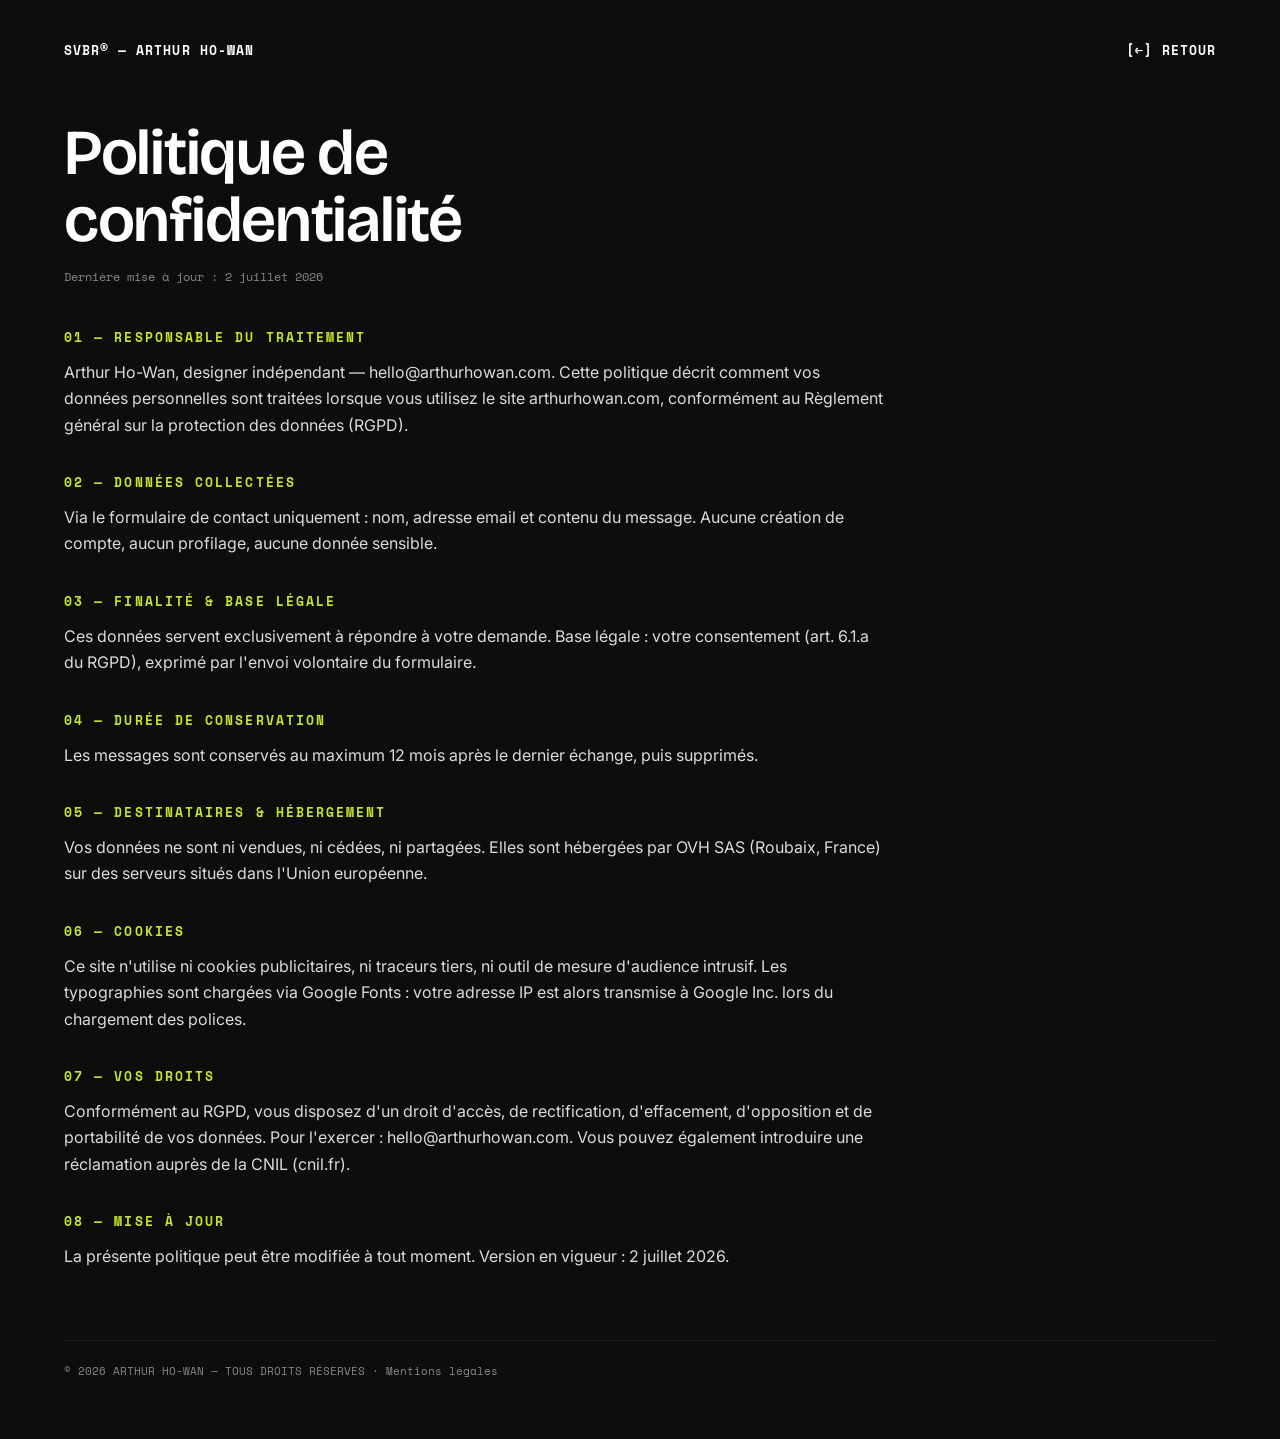
==== confidentialite.html @ cb79b3fa "Portfolio SVBR : intégration des projets 2GZR et YOKAI - Visuels optimisés pour le web dans images/u" ====
<!DOCTYPE html>
<html lang="fr">
<head>
  <meta charset="UTF-8" />
  <meta name="viewport" content="width=device-width, initial-scale=1.0" />
  <title>Politique de confidentialité — Arthur Ho-Wan · SVBR®</title>
  <meta name="robots" content="noindex" />
  <link rel="preconnect" href="https://fonts.googleapis.com" />
  <link rel="preconnect" href="https://fonts.gstatic.com" crossorigin />
  <link href="https://fonts.googleapis.com/css2?family=Bricolage+Grotesque:wght@600&family=Inter:wght@400&family=Space+Mono:wght@400;700&display=swap" rel="stylesheet" />
  <style>
    * { margin:0; padding:0; box-sizing:border-box; }
    body { background:#0E0D0B; color:#fff; font-family:Inter,sans-serif; padding:40px clamp(20px,5vw,72px) 60px; }
    .mono { font-family:"Space Mono",monospace; font-size:13px; font-weight:700; letter-spacing:.08em; }
    .top { display:flex; justify-content:space-between; margin-bottom:60px; }
    a { color:inherit; text-decoration:none; }
    a:hover { color:#C4E72E; }
    h1 { font-family:"Bricolage Grotesque",sans-serif; font-weight:600; font-size:clamp(34px,5.4vw,64px); letter-spacing:-.02em; line-height:1.04; margin-bottom:14px; }
    .upd { font-family:"Space Mono",monospace; font-size:12px; opacity:.5; margin-bottom:40px; }
    h2 { font-family:"Space Mono",monospace; font-size:13px; font-weight:700; letter-spacing:.16em; color:#C4E72E; margin:34px 0 12px; }
    p { max-width:820px; font-size:16px; line-height:1.65; opacity:.85; }
    footer { margin-top:70px; padding-top:22px; border-top:1px solid rgba(255,255,255,.14); font-family:"Space Mono",monospace; font-size:11px; opacity:.5; }
  </style>
</head>
<body>
  <div class="top mono"><a href="/">SVBR® — ARTHUR HO-WAN</a><a href="/">[←] RETOUR</a></div>
  <h1>Politique de<br/>confidentialité</h1>
  <p class="upd">Dernière mise à jour : 2 juillet 2026</p>

  <h2>01 — RESPONSABLE DU TRAITEMENT</h2>
  <p>Arthur Ho-Wan, designer indépendant — hello@arthurhowan.com. Cette politique décrit comment vos données personnelles sont traitées lorsque vous utilisez le site arthurhowan.com, conformément au Règlement général sur la protection des données (RGPD).</p>

  <h2>02 — DONNÉES COLLECTÉES</h2>
  <p>Via le formulaire de contact uniquement : nom, adresse email et contenu du message. Aucune création de compte, aucun profilage, aucune donnée sensible.</p>

  <h2>03 — FINALITÉ &amp; BASE LÉGALE</h2>
  <p>Ces données servent exclusivement à répondre à votre demande. Base légale : votre consentement (art. 6.1.a du RGPD), exprimé par l'envoi volontaire du formulaire.</p>

  <h2>04 — DURÉE DE CONSERVATION</h2>
  <p>Les messages sont conservés au maximum 12 mois après le dernier échange, puis supprimés.</p>

  <h2>05 — DESTINATAIRES &amp; HÉBERGEMENT</h2>
  <p>Vos données ne sont ni vendues, ni cédées, ni partagées. Elles sont hébergées par OVH SAS (Roubaix, France) sur des serveurs situés dans l'Union européenne.</p>

  <h2>06 — COOKIES</h2>
  <p>Ce site n'utilise ni cookies publicitaires, ni traceurs tiers, ni outil de mesure d'audience intrusif. Les typographies sont chargées via Google Fonts : votre adresse IP est alors transmise à Google Inc. lors du chargement des polices.</p>

  <h2>07 — VOS DROITS</h2>
  <p>Conformément au RGPD, vous disposez d'un droit d'accès, de rectification, d'effacement, d'opposition et de portabilité de vos données. Pour l'exercer : hello@arthurhowan.com. Vous pouvez également introduire une réclamation auprès de la CNIL (cnil.fr).</p>

  <h2>08 — MISE À JOUR</h2>
  <p>La présente politique peut être modifiée à tout moment. Version en vigueur : 2 juillet 2026.</p>

  <footer>© 2026 ARTHUR HO-WAN — TOUS DROITS RÉSERVÉS · <a href="/mentions-legales.html">Mentions légales</a></footer>
</body>
</html>
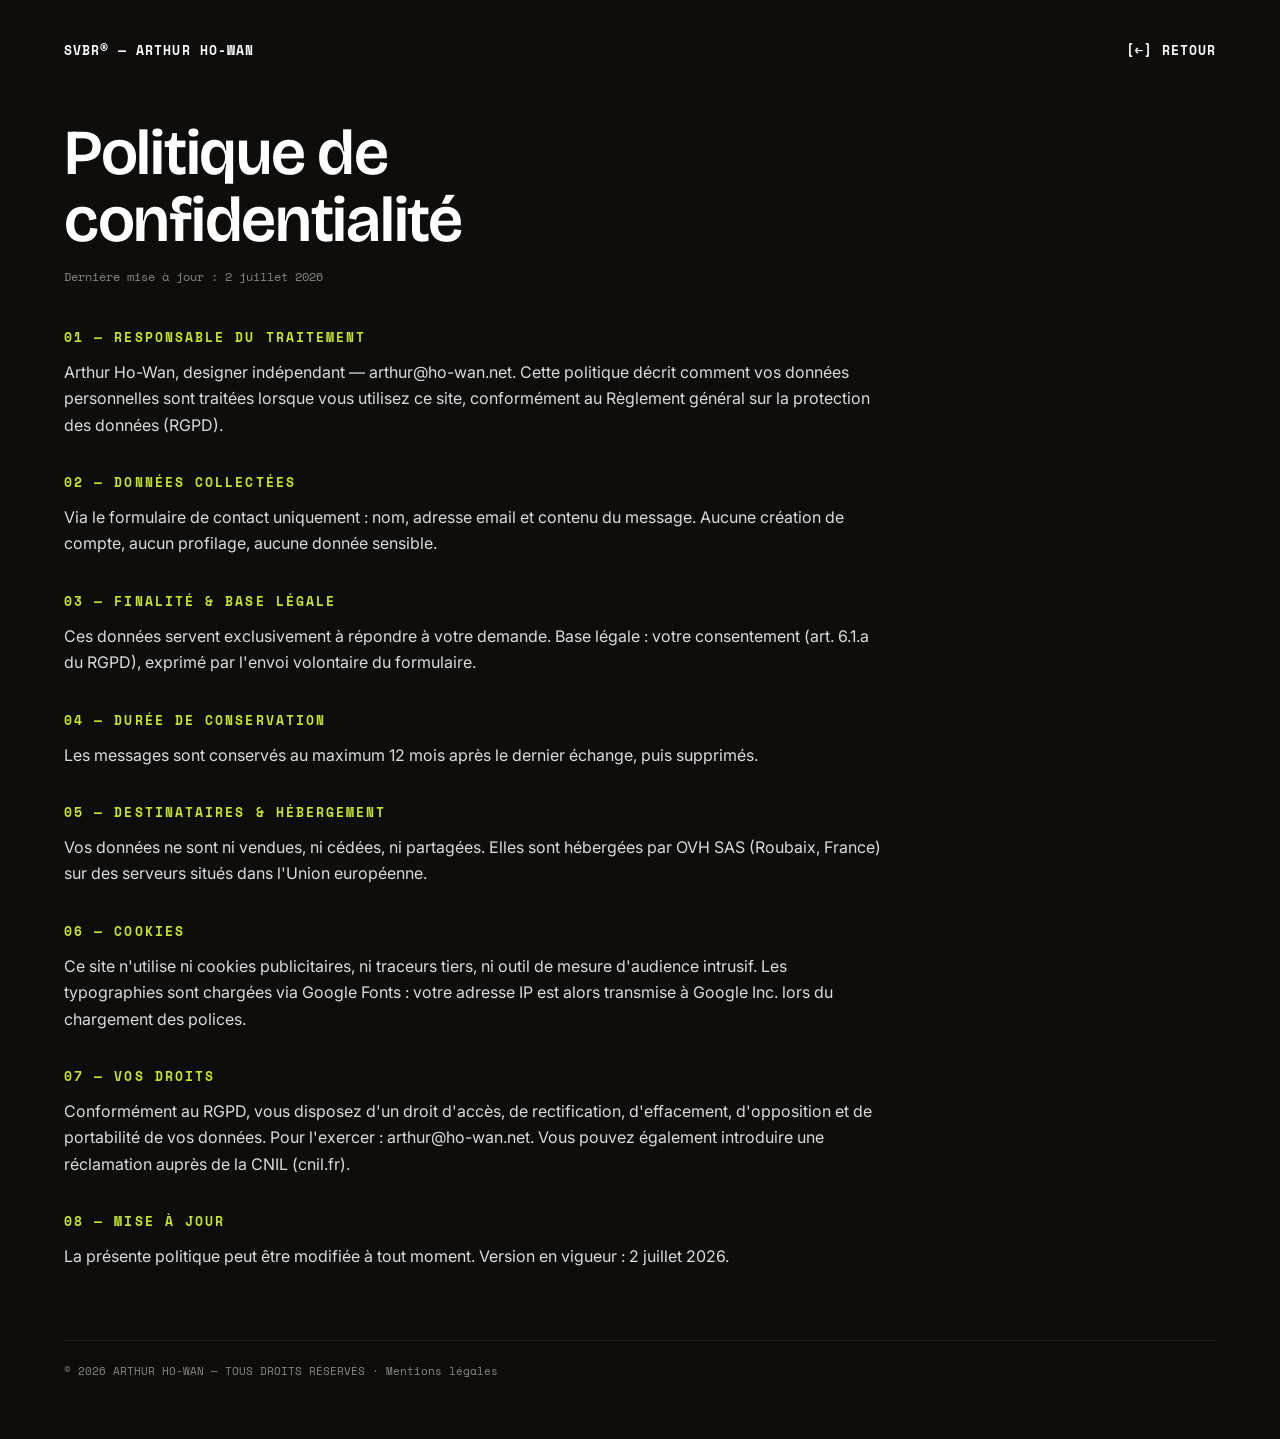
==== commit 1ff503cc: "Maj contact + statut Monopoly" ====
--- a/confidentialite.html
+++ b/confidentialite.html
@@ -23,12 +23,12 @@
   </style>
 </head>
 <body>
-  <div class="top mono"><a href="/">SVBR® — ARTHUR HO-WAN</a><a href="/">[←] RETOUR</a></div>
+  <div class="top mono"><a href="index.html">SVBR® — ARTHUR HO-WAN</a><a href="index.html">[←] RETOUR</a></div>
   <h1>Politique de<br/>confidentialité</h1>
   <p class="upd">Dernière mise à jour : 2 juillet 2026</p>
 
   <h2>01 — RESPONSABLE DU TRAITEMENT</h2>
-  <p>Arthur Ho-Wan, designer indépendant — hello@arthurhowan.com. Cette politique décrit comment vos données personnelles sont traitées lorsque vous utilisez le site arthurhowan.com, conformément au Règlement général sur la protection des données (RGPD).</p>
+  <p>Arthur Ho-Wan, designer indépendant — arthur@ho-wan.net. Cette politique décrit comment vos données personnelles sont traitées lorsque vous utilisez ce site, conformément au Règlement général sur la protection des données (RGPD).</p>
 
   <h2>02 — DONNÉES COLLECTÉES</h2>
   <p>Via le formulaire de contact uniquement : nom, adresse email et contenu du message. Aucune création de compte, aucun profilage, aucune donnée sensible.</p>
@@ -46,11 +46,11 @@
   <p>Ce site n'utilise ni cookies publicitaires, ni traceurs tiers, ni outil de mesure d'audience intrusif. Les typographies sont chargées via Google Fonts : votre adresse IP est alors transmise à Google Inc. lors du chargement des polices.</p>
 
   <h2>07 — VOS DROITS</h2>
-  <p>Conformément au RGPD, vous disposez d'un droit d'accès, de rectification, d'effacement, d'opposition et de portabilité de vos données. Pour l'exercer : hello@arthurhowan.com. Vous pouvez également introduire une réclamation auprès de la CNIL (cnil.fr).</p>
+  <p>Conformément au RGPD, vous disposez d'un droit d'accès, de rectification, d'effacement, d'opposition et de portabilité de vos données. Pour l'exercer : arthur@ho-wan.net. Vous pouvez également introduire une réclamation auprès de la CNIL (cnil.fr).</p>
 
   <h2>08 — MISE À JOUR</h2>
   <p>La présente politique peut être modifiée à tout moment. Version en vigueur : 2 juillet 2026.</p>
 
-  <footer>© 2026 ARTHUR HO-WAN — TOUS DROITS RÉSERVÉS · <a href="/mentions-legales.html">Mentions légales</a></footer>
+  <footer>© 2026 ARTHUR HO-WAN — TOUS DROITS RÉSERVÉS · <a href="mentions-legales.html">Mentions légales</a></footer>
 </body>
 </html>
